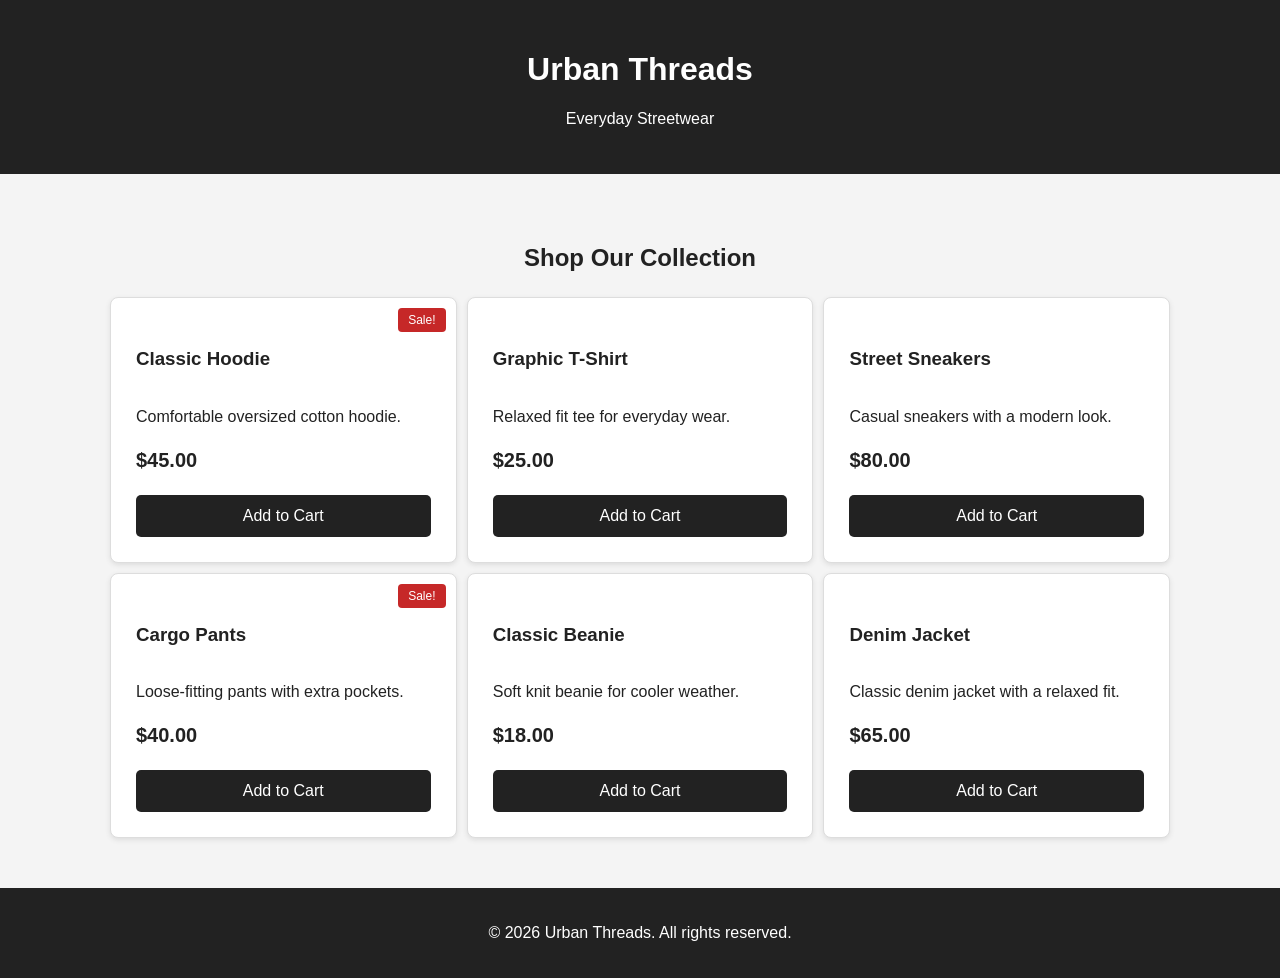
==== Lab6/index.html @ 5f792f54 "Add files via upload" ====
<!DOCTYPE html>
<html lang="en">
<head>
  <meta charset="UTF-8">
  <meta name="viewport" content="width=device-width, initial-scale=1.0">
  <title>Urban Threads | Product Grid</title>
  <link rel="stylesheet" href="style.css">
</head>
<body>
  <header><h1>Urban Threads</h1><p>Everyday Streetwear</p></header>
  <main>
    <h2>Shop Our Collection</h2>
    <section class="product-grid" aria-label="Products">
      <article class="product-card"><span class="sale">Sale!</span><h3>Classic Hoodie</h3><p>Comfortable oversized cotton hoodie.</p><p class="price">$45.00</p><button type="button">Add to Cart</button></article>
      <article class="product-card"><h3>Graphic T-Shirt</h3><p>Relaxed fit tee for everyday wear.</p><p class="price">$25.00</p><button type="button">Add to Cart</button></article>
      <article class="product-card"><h3>Street Sneakers</h3><p>Casual sneakers with a modern look.</p><p class="price">$80.00</p><button type="button">Add to Cart</button></article>
      <article class="product-card"><span class="sale">Sale!</span><h3>Cargo Pants</h3><p>Loose-fitting pants with extra pockets.</p><p class="price">$40.00</p><button type="button">Add to Cart</button></article>
      <article class="product-card"><h3>Classic Beanie</h3><p>Soft knit beanie for cooler weather.</p><p class="price">$18.00</p><button type="button">Add to Cart</button></article>
      <article class="product-card"><h3>Denim Jacket</h3><p>Classic denim jacket with a relaxed fit.</p><p class="price">$65.00</p><button type="button">Add to Cart</button></article>
    </section>
  </main>
  <footer><p>&copy; 2026 Urban Threads. All rights reserved.</p></footer>
</body>
</html>
---- Lab6/style.css ----
* { box-sizing: border-box; }
body { margin: 0; font-family: Arial, sans-serif; background: #f4f4f4; color: #222; }
header { background: #222; color: white; text-align: center; padding: 30px; }
main { max-width: 1100px; margin: 30px auto; padding: 20px; }
h2 { text-align: center; margin-bottom: 25px; }
.product-grid { display: grid; grid-template-columns: repeat(3, minmax(0, 1fr)); gap: 10.2px; }
.product-card { position: relative; display: flex; flex-direction: column; min-height: 260px; padding: 25px; background: white; border: 1px solid #ddd; border-radius: 8px; box-shadow: 0 2px 5px #ddd; }
.product-card:hover { background: #fafafa; box-shadow: 0 5px 12px #aaa; }
.product-card h3 { margin-top: 25px; }
.product-card p { line-height: 1.5; }
.price { font-size: 20px; font-weight: bold; margin-top: auto; }
button { background: #222; color: white; border: none; padding: 12px; border-radius: 5px; font-size: 16px; cursor: pointer; }
button:hover { background: #555; }
.sale { position: absolute; top: 10px; right: 10px; background: #c62828; color: white; padding: 5px 10px; border-radius: 4px; font-size: 12px; }
footer { background: #222; color: white; text-align: center; padding: 20px; }
@media (max-width: 900px) { .product-grid { grid-template-columns: repeat(2, minmax(0, 1fr)); } }
@media (max-width: 600px) { .product-grid { grid-template-columns: 1fr; } main { padding: 12px; } }
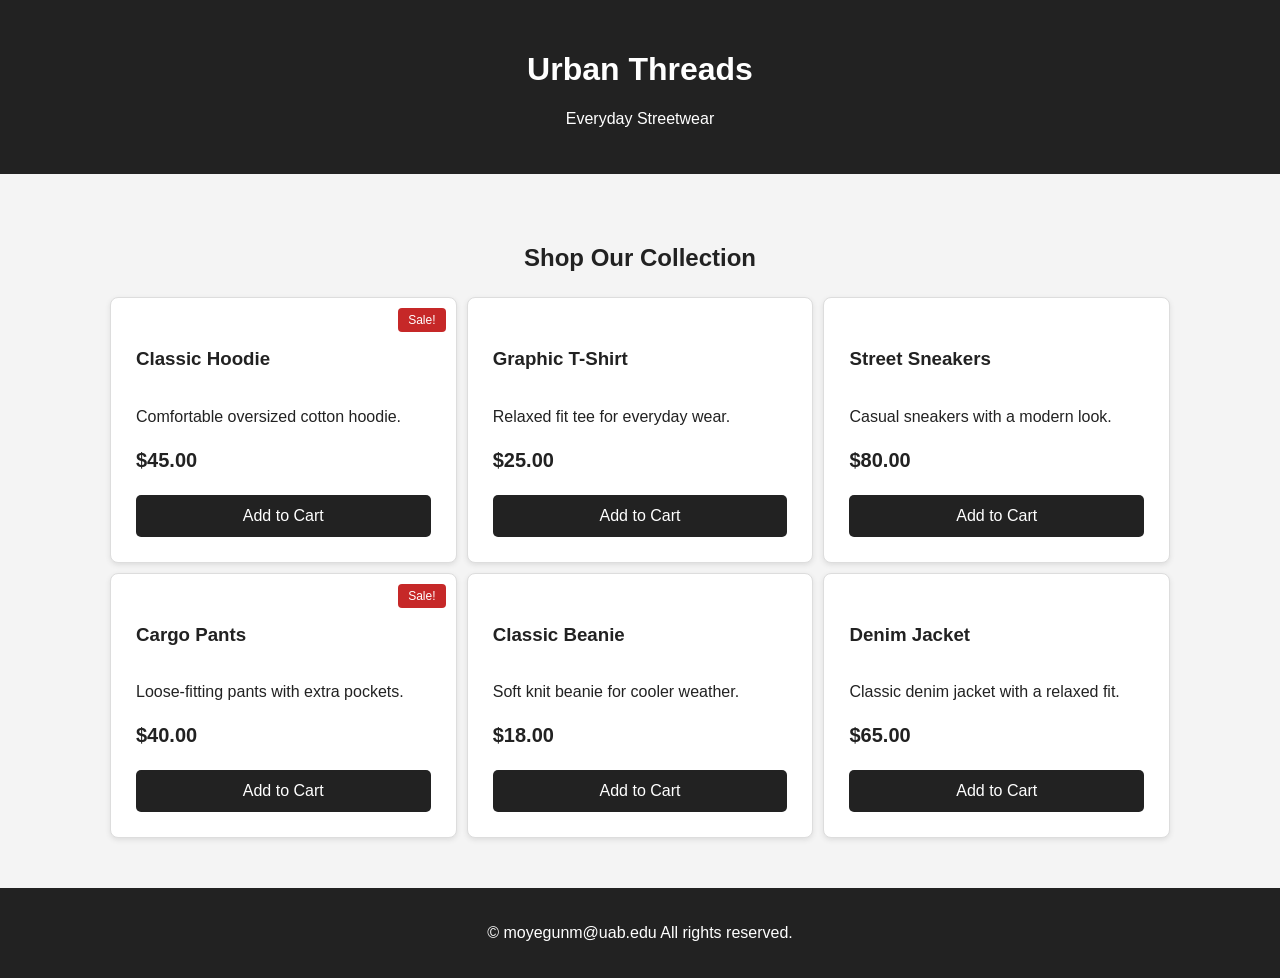
==== commit 2770711b: "Update footer copyright information" ====
--- a/Lab6/index.html
+++ b/Lab6/index.html
@@ -19,6 +19,6 @@
       <article class="product-card"><h3>Denim Jacket</h3><p>Classic denim jacket with a relaxed fit.</p><p class="price">$65.00</p><button type="button">Add to Cart</button></article>
     </section>
   </main>
-  <footer><p>&copy; 2026 Urban Threads. All rights reserved.</p></footer>
+  <footer><p>&copy; moyegunm@uab.edu All rights reserved.</p></footer>
 </body>
 </html>
